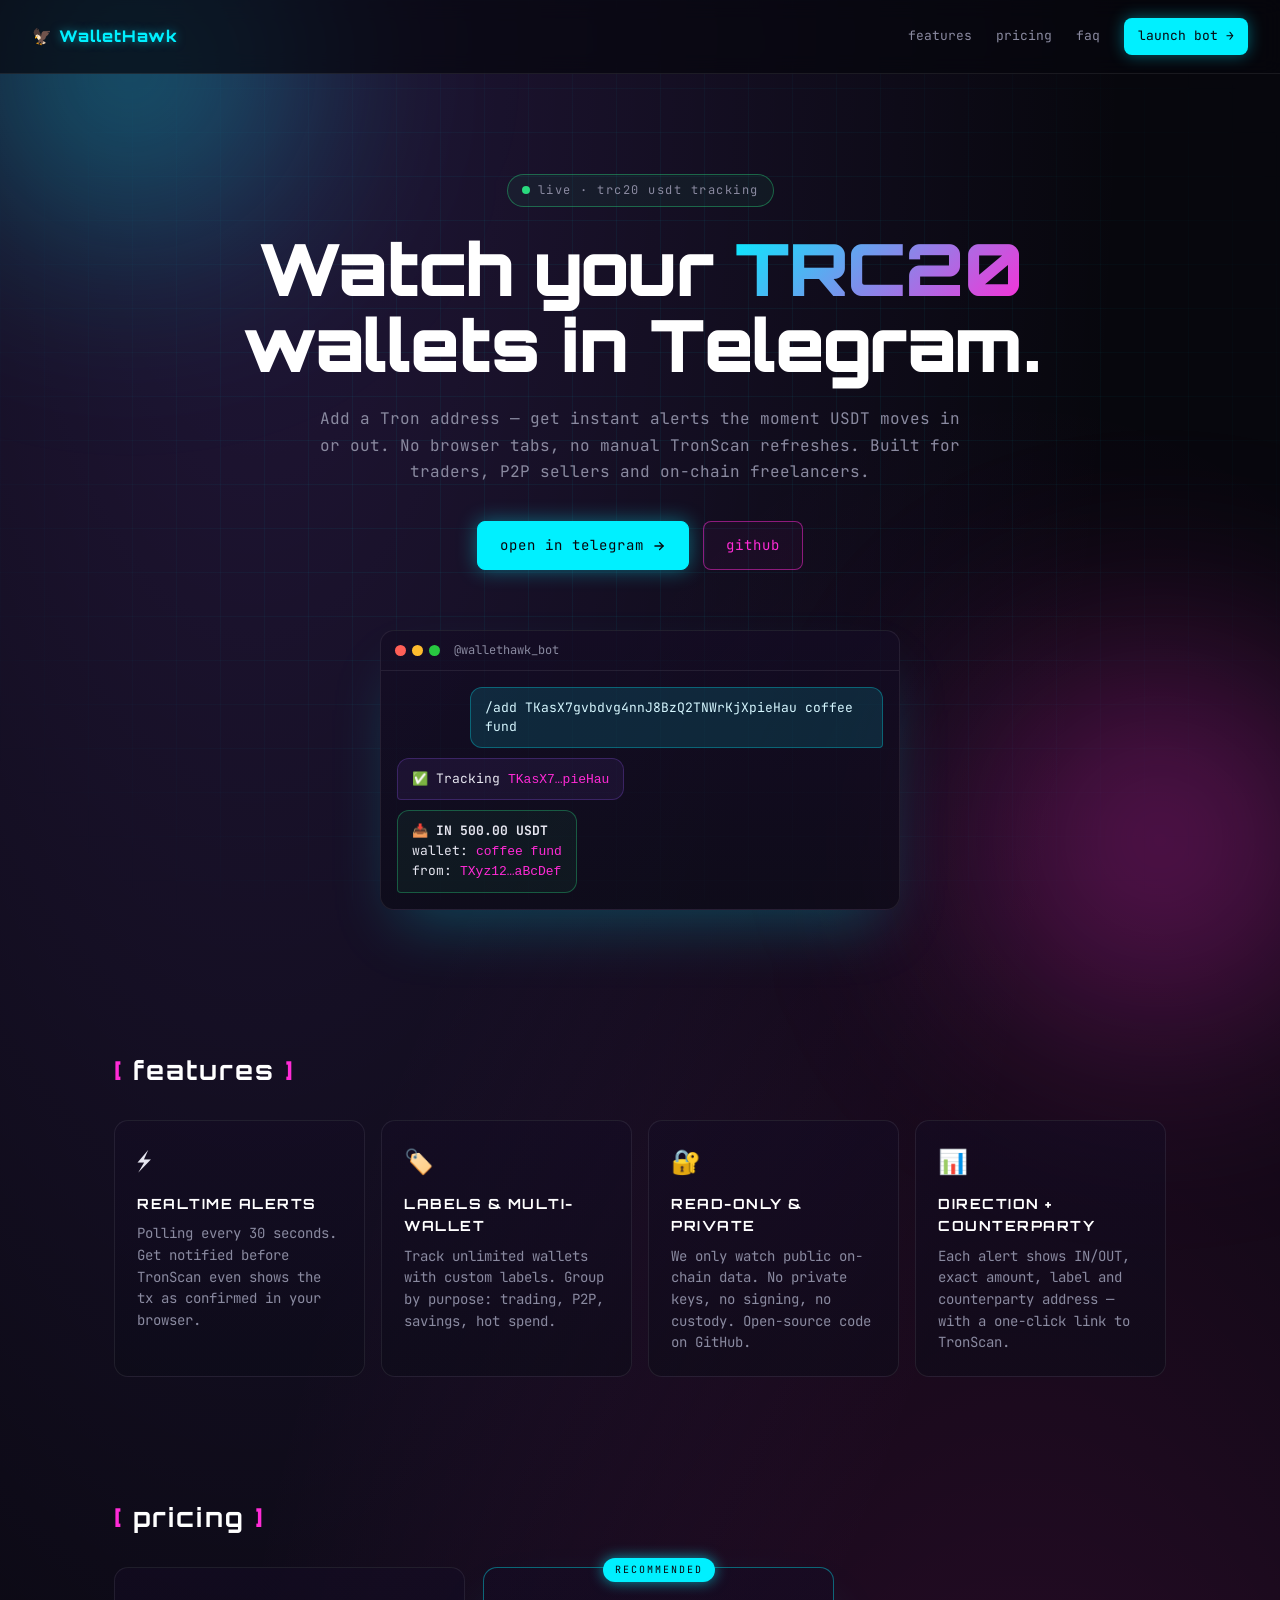
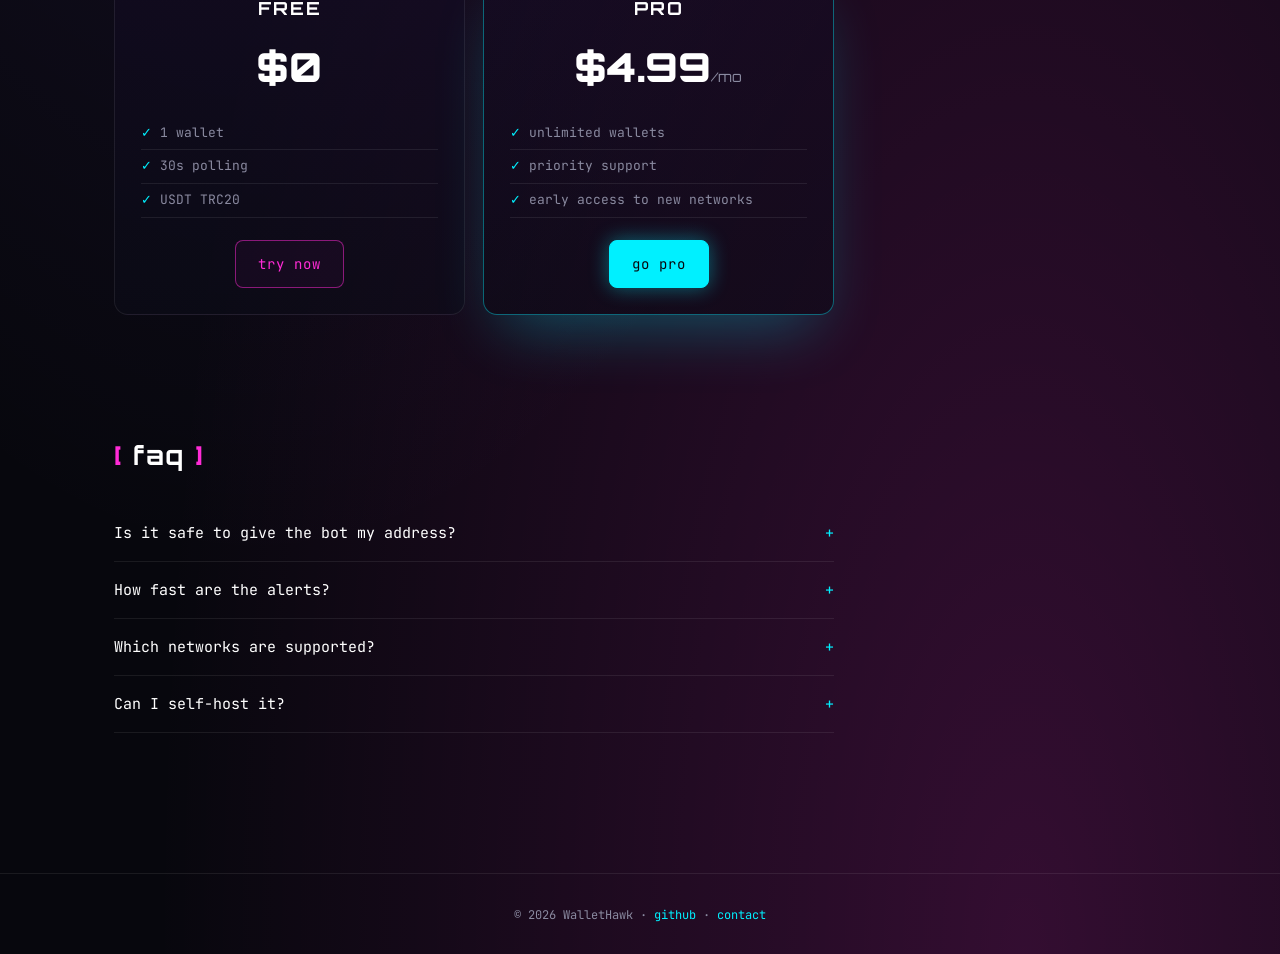
==== landing/index.html @ 985a4130 "feat: initial WalletHawk MVP — TRC20 USDT tracker bot for Telegram - .NET 9 solution with Domain / D" ====
<!DOCTYPE html>
<html lang="en">
<head>
    <meta charset="UTF-8" />
    <meta name="viewport" content="width=device-width, initial-scale=1.0" />
    <title>WalletHawk — TRC20 wallet tracker bot for Telegram</title>
    <meta name="description" content="WalletHawk watches your Tron (TRC20) wallets and pings you in Telegram the moment USDT moves in or out." />
    <link rel="preconnect" href="https://fonts.googleapis.com" />
    <link rel="preconnect" href="https://fonts.gstatic.com" crossorigin />
    <link href="https://fonts.googleapis.com/css2?family=Orbitron:wght@600;800;900&family=JetBrains+Mono:wght@400;500;600&display=swap" rel="stylesheet" />
    <link rel="stylesheet" href="styles.css" />
</head>
<body>
    <div class="bg-grid" aria-hidden="true"></div>
    <div class="bg-glow g1" aria-hidden="true"></div>
    <div class="bg-glow g2" aria-hidden="true"></div>

    <header class="nav">
        <a class="logo" href="#">🦅 <span>WalletHawk</span></a>
        <nav>
            <a href="#features">features</a>
            <a href="#pricing">pricing</a>
            <a href="#faq">faq</a>
            <a class="cta" href="https://t.me/wallethawk_bot" target="_blank" rel="noopener noreferrer">launch bot →</a>
        </nav>
    </header>

    <main>
        <section class="hero">
            <span class="status">
                <span class="dot"></span> live · TRC20 USDT tracking
            </span>
            <h1>Watch your <span class="grad">TRC20</span> wallets in&nbsp;Telegram.</h1>
            <p class="lead">
                Add a Tron address — get instant alerts the moment USDT moves in or out.
                No browser tabs, no manual TronScan refreshes. Built for traders, P2P sellers and on-chain freelancers.
            </p>
            <div class="hero-cta">
                <a class="btn primary" href="https://t.me/wallethawk_bot" target="_blank" rel="noopener noreferrer">
                    open in telegram
                    <svg viewBox="0 0 24 24" width="14" height="14" fill="none" stroke="currentColor" stroke-width="2.2" stroke-linecap="round" stroke-linejoin="round"><path d="M5 12h14"/><path d="m13 6 6 6-6 6"/></svg>
                </a>
                <a class="btn ghost" href="https://github.com/n1mfaq/wallethawk" target="_blank" rel="noopener noreferrer">github</a>
            </div>

            <div class="demo">
                <div class="demo-head">
                    <span class="d-dot r"></span><span class="d-dot y"></span><span class="d-dot g"></span>
                    <span class="d-title">@wallethawk_bot</span>
                </div>
                <div class="demo-body">
                    <div class="msg me">/add TKasX7gvbdvg4nnJ8BzQ2TNWrKjXpieHau coffee fund</div>
                    <div class="msg bot">✅ Tracking <code>TKasX7…pieHau</code></div>
                    <div class="msg bot alert">
                        <b>📥 IN  500.00 USDT</b><br>
                        wallet: <code>coffee fund</code><br>
                        from: <code>TXyz12…aBcDef</code>
                    </div>
                </div>
            </div>
        </section>

        <section id="features" class="section">
            <h2><span class="b">[</span> features <span class="b">]</span></h2>
            <div class="grid">
                <article class="card">
                    <div class="ico">⚡</div>
                    <h3>Realtime alerts</h3>
                    <p>Polling every 30 seconds. Get notified before TronScan even shows the tx as confirmed in your browser.</p>
                </article>
                <article class="card">
                    <div class="ico">🏷️</div>
                    <h3>Labels &amp; multi-wallet</h3>
                    <p>Track unlimited wallets with custom labels. Group by purpose: trading, P2P, savings, hot spend.</p>
                </article>
                <article class="card">
                    <div class="ico">🔐</div>
                    <h3>Read-only &amp; private</h3>
                    <p>We only watch public on-chain data. No private keys, no signing, no custody. Open-source code on GitHub.</p>
                </article>
                <article class="card">
                    <div class="ico">📊</div>
                    <h3>Direction + counterparty</h3>
                    <p>Each alert shows IN/OUT, exact amount, label and counterparty address — with a one-click link to TronScan.</p>
                </article>
            </div>
        </section>

        <section id="pricing" class="section">
            <h2><span class="b">[</span> pricing <span class="b">]</span></h2>
            <div class="plans">
                <article class="plan">
                    <h3>Free</h3>
                    <p class="price">$0</p>
                    <ul>
                        <li>1 wallet</li>
                        <li>30s polling</li>
                        <li>USDT TRC20</li>
                    </ul>
                    <a class="btn ghost" href="https://t.me/wallethawk_bot" target="_blank" rel="noopener noreferrer">try now</a>
                </article>
                <article class="plan featured">
                    <span class="badge">recommended</span>
                    <h3>Pro</h3>
                    <p class="price">$4.99<span>/mo</span></p>
                    <ul>
                        <li>unlimited wallets</li>
                        <li>priority support</li>
                        <li>early access to new networks</li>
                    </ul>
                    <a class="btn primary" href="https://t.me/cwiwi9" target="_blank" rel="noopener noreferrer">go pro</a>
                </article>
            </div>
        </section>

        <section id="faq" class="section">
            <h2><span class="b">[</span> faq <span class="b">]</span></h2>
            <div class="faq">
                <details>
                    <summary>Is it safe to give the bot my address?</summary>
                    <p>Yes — we only read public blockchain data via TronGrid. The bot never asks for keys, seeds or signatures. Source code is public on GitHub.</p>
                </details>
                <details>
                    <summary>How fast are the alerts?</summary>
                    <p>Polling runs every 30 seconds. In practice you'll see a notification within 30–60s of the on-chain confirmation.</p>
                </details>
                <details>
                    <summary>Which networks are supported?</summary>
                    <p>Right now: USDT on Tron (TRC20). BSC, Ethereum and BTC are on the roadmap.</p>
                </details>
                <details>
                    <summary>Can I self-host it?</summary>
                    <p>Yes — the project is MIT and ships with docker-compose. See the README on GitHub.</p>
                </details>
            </div>
        </section>
    </main>

    <footer>
        <p>© <span id="year"></span> WalletHawk · <a href="https://github.com/n1mfaq/wallethawk" target="_blank" rel="noopener noreferrer">github</a> · <a href="https://t.me/cwiwi9" target="_blank" rel="noopener noreferrer">contact</a></p>
    </footer>

    <script>
        document.getElementById('year').textContent = new Date().getFullYear();
    </script>
</body>
</html>
---- landing/styles.css ----
:root {
    --bg: #07070d;
    --bg-2: #0c0c18;
    --neon-cyan: #00f0ff;
    --neon-pink: #ff2bd6;
    --neon-purple: #9b5cff;
    --green: #29d97e;
    --text: #e6e6f0;
    --text-dim: #8a8aa0;
    --border: rgba(255, 255, 255, 0.08);
}

* { margin: 0; padding: 0; box-sizing: border-box; }
html { scroll-behavior: smooth; scroll-padding-top: 90px; overflow-x: clip; }
body {
    font-family: 'JetBrains Mono', ui-monospace, monospace;
    background:
        radial-gradient(ellipse at 20% 0%, rgba(155, 92, 255, 0.18), transparent 60%),
        radial-gradient(ellipse at 80% 100%, rgba(255, 43, 214, 0.18), transparent 60%),
        var(--bg);
    color: var(--text);
    line-height: 1.6;
    min-height: 100vh;
    position: relative;
    overflow-x: hidden;
}

.bg-grid {
    position: fixed; inset: 0; z-index: -1;
    background-image:
        linear-gradient(rgba(0, 240, 255, 0.05) 1px, transparent 1px),
        linear-gradient(90deg, rgba(0, 240, 255, 0.05) 1px, transparent 1px);
    background-size: 44px 44px;
    mask-image: radial-gradient(ellipse 80% 90% at center, black 30%, transparent 75%);
}

.bg-glow {
    position: fixed; z-index: -1;
    border-radius: 50%;
    filter: blur(100px);
    pointer-events: none;
}
.bg-glow.g1 { width: 460px; height: 460px; top: -160px; left: -100px;  background: radial-gradient(circle, rgba(0, 240, 255, 0.5), transparent 70%); }
.bg-glow.g2 { width: 520px; height: 520px; bottom: -200px; right: -140px; background: radial-gradient(circle, rgba(255, 43, 214, 0.45), transparent 70%); }

a { color: var(--neon-cyan); text-decoration: none; transition: color 0.2s; }
a:hover { color: var(--neon-pink); }

/* === NAV === */
.nav {
    position: sticky; top: 0; z-index: 10;
    display: flex; justify-content: space-between; align-items: center;
    padding: 18px 32px;
    background: rgba(7, 7, 13, 0.7);
    backdrop-filter: blur(10px);
    border-bottom: 1px solid var(--border);
}
.logo {
    font-family: 'Orbitron', sans-serif;
    font-weight: 800;
    font-size: 16px;
    letter-spacing: 1px;
    color: #fff;
}
.logo span { color: var(--neon-cyan); text-shadow: 0 0 10px rgba(0, 240, 255, 0.5); }
.nav nav { display: flex; gap: 24px; align-items: center; }
.nav nav a { font-size: 13px; color: var(--text-dim); text-transform: lowercase; }
.nav nav a.cta {
    color: var(--bg);
    background: var(--neon-cyan);
    padding: 8px 14px;
    border-radius: 8px;
    box-shadow: 0 0 16px rgba(0, 240, 255, 0.4);
    transition: all 0.2s;
}
.nav nav a.cta:hover { background: var(--neon-pink); box-shadow: 0 0 20px rgba(255, 43, 214, 0.5); color: var(--bg); }

/* === MAIN === */
main { max-width: 1100px; margin: 0 auto; padding: 40px 24px 80px; }

/* === HERO === */
.hero { padding: 60px 0 80px; text-align: center; }

.status {
    display: inline-flex;
    align-items: center;
    gap: 8px;
    padding: 6px 14px;
    border: 1px solid rgba(41, 217, 126, 0.4);
    border-radius: 999px;
    background: rgba(41, 217, 126, 0.06);
    color: var(--text-dim);
    font-size: 12px;
    letter-spacing: 1.5px;
    text-transform: lowercase;
    margin-bottom: 24px;
}

.dot {
    width: 8px; height: 8px; border-radius: 50%;
    background: var(--green);
    box-shadow: 0 0 0 0 rgba(41, 217, 126, 0.5);
    animation: pulse-dot 2s infinite;
}
@keyframes pulse-dot {
    0%, 100% { box-shadow: 0 0 0 0 rgba(41, 217, 126, 0.5); }
    70% { box-shadow: 0 0 0 8px rgba(41, 217, 126, 0); }
}

.hero h1 {
    font-family: 'Orbitron', sans-serif;
    font-weight: 900;
    font-size: clamp(36px, 6vw, 72px);
    line-height: 1.05;
    letter-spacing: -1px;
    margin-bottom: 24px;
    color: #fff;
}

.grad {
    background: linear-gradient(135deg, var(--neon-cyan) 0%, var(--neon-pink) 100%);
    -webkit-background-clip: text;
    background-clip: text;
    color: transparent;
}

.lead {
    max-width: 660px;
    margin: 0 auto 36px;
    color: var(--text-dim);
    font-size: 16px;
    line-height: 1.65;
}

.hero-cta {
    display: flex;
    gap: 14px;
    justify-content: center;
    flex-wrap: wrap;
    margin-bottom: 60px;
}

.btn {
    display: inline-flex;
    align-items: center;
    gap: 8px;
    padding: 12px 22px;
    border-radius: 8px;
    font-family: 'JetBrains Mono', monospace;
    font-size: 14px;
    text-transform: lowercase;
    letter-spacing: 1px;
    border: 1px solid;
    transition: all 0.2s;
    cursor: pointer;
}
.btn.primary {
    color: var(--bg);
    background: var(--neon-cyan);
    border-color: var(--neon-cyan);
    box-shadow: 0 0 20px rgba(0, 240, 255, 0.4);
}
.btn.primary:hover {
    background: var(--neon-pink); border-color: var(--neon-pink); color: var(--bg);
    box-shadow: 0 0 28px rgba(255, 43, 214, 0.55);
}
.btn.ghost {
    color: var(--neon-pink);
    border-color: rgba(255, 43, 214, 0.5);
    background: rgba(255, 43, 214, 0.04);
}
.btn.ghost:hover { color: #fff; background: rgba(255, 43, 214, 0.12); border-color: var(--neon-pink); }

/* Demo card */
.demo {
    max-width: 520px;
    margin: 40px auto 0;
    border: 1px solid var(--border);
    border-radius: 14px;
    background: linear-gradient(180deg, rgba(20, 12, 36, 0.7), rgba(12, 12, 24, 0.7));
    box-shadow: 0 30px 60px -20px rgba(0, 240, 255, 0.25);
    overflow: hidden;
    text-align: left;
}
.demo-head {
    display: flex;
    align-items: center;
    gap: 6px;
    padding: 10px 14px;
    border-bottom: 1px solid var(--border);
}
.d-dot { width: 11px; height: 11px; border-radius: 50%; }
.d-dot.r { background: #ff5f57; }
.d-dot.y { background: #febc2e; }
.d-dot.g { background: #28c840; }
.d-title { margin-left: 8px; font-size: 12px; color: var(--text-dim); }

.demo-body { padding: 16px; display: flex; flex-direction: column; gap: 10px; font-size: 13px; }
.msg {
    padding: 10px 14px;
    border-radius: 12px;
    max-width: 85%;
    line-height: 1.5;
}
.msg code { color: var(--neon-pink); }
.msg.me {
    align-self: flex-end;
    background: rgba(0, 240, 255, 0.12);
    border: 1px solid rgba(0, 240, 255, 0.3);
    color: #d6f7ff;
    border-bottom-right-radius: 4px;
}
.msg.bot {
    align-self: flex-start;
    background: rgba(155, 92, 255, 0.08);
    border: 1px solid rgba(155, 92, 255, 0.25);
    color: var(--text);
    border-bottom-left-radius: 4px;
}
.msg.bot.alert {
    background: rgba(41, 217, 126, 0.06);
    border-color: rgba(41, 217, 126, 0.35);
}

/* === SECTIONS === */
.section { padding: 60px 0; }
.section h2 {
    font-family: 'Orbitron', sans-serif;
    font-size: 26px;
    letter-spacing: 2px;
    color: #fff;
    margin-bottom: 28px;
}
.b { color: var(--neon-pink); }

.grid {
    display: grid;
    grid-template-columns: repeat(auto-fit, minmax(240px, 1fr));
    gap: 16px;
}

.card {
    padding: 22px;
    border: 1px solid var(--border);
    border-radius: 14px;
    background: linear-gradient(180deg, rgba(20, 12, 36, 0.55), rgba(12, 12, 24, 0.55));
    transition: transform 0.3s, border-color 0.3s, box-shadow 0.3s;
}
.card:hover {
    transform: translateY(-3px);
    border-color: rgba(0, 240, 255, 0.3);
    box-shadow: 0 16px 36px -16px rgba(0, 240, 255, 0.4);
}
.card .ico { font-size: 24px; margin-bottom: 12px; }
.card h3 {
    font-family: 'Orbitron', sans-serif;
    font-size: 14px;
    letter-spacing: 1.5px;
    text-transform: uppercase;
    color: #fff;
    margin-bottom: 8px;
}
.card p { color: var(--text-dim); font-size: 14px; line-height: 1.55; }

/* === PRICING === */
.plans {
    display: grid;
    grid-template-columns: repeat(auto-fit, minmax(240px, 1fr));
    gap: 18px;
    max-width: 720px;
}
.plan {
    position: relative;
    padding: 26px;
    border: 1px solid var(--border);
    border-radius: 14px;
    background: linear-gradient(180deg, rgba(20, 12, 36, 0.55), rgba(12, 12, 24, 0.55));
    text-align: center;
}
.plan.featured {
    border-color: rgba(0, 240, 255, 0.4);
    box-shadow: 0 30px 60px -20px rgba(0, 240, 255, 0.3);
}
.plan .badge {
    position: absolute;
    top: -10px;
    left: 50%;
    transform: translateX(-50%);
    padding: 4px 12px;
    font-size: 10px;
    letter-spacing: 2px;
    text-transform: uppercase;
    color: var(--bg);
    background: var(--neon-cyan);
    border-radius: 999px;
    box-shadow: 0 0 14px rgba(0, 240, 255, 0.6);
}
.plan h3 {
    font-family: 'Orbitron', sans-serif;
    font-size: 18px;
    letter-spacing: 2px;
    text-transform: uppercase;
    color: #fff;
    margin-bottom: 12px;
}
.price {
    font-family: 'Orbitron', sans-serif;
    font-size: 40px;
    font-weight: 900;
    color: #fff;
    margin-bottom: 18px;
}
.price span { font-size: 14px; color: var(--text-dim); font-weight: 400; }
.plan ul {
    list-style: none;
    margin-bottom: 22px;
    text-align: left;
}
.plan li {
    padding: 6px 0;
    border-bottom: 1px solid var(--border);
    color: var(--text-dim);
    font-size: 13px;
}
.plan li:before { content: '✓ '; color: var(--neon-cyan); }

/* === FAQ === */
.faq { max-width: 720px; }
.faq details {
    border-bottom: 1px solid var(--border);
    padding: 16px 0;
}
.faq summary {
    cursor: pointer;
    color: #fff;
    font-size: 15px;
    list-style: none;
    position: relative;
    padding-right: 24px;
}
.faq summary::-webkit-details-marker { display: none; }
.faq summary::after {
    content: '+';
    position: absolute;
    right: 0;
    top: 0;
    color: var(--neon-cyan);
    transition: transform 0.2s;
}
.faq details[open] summary::after { content: '−'; }
.faq p {
    margin-top: 10px;
    color: var(--text-dim);
    font-size: 14px;
    line-height: 1.6;
}

/* === FOOTER === */
footer {
    text-align: center;
    padding: 32px 16px;
    color: var(--text-dim);
    font-size: 12px;
    border-top: 1px solid var(--border);
}

@media (max-width: 600px) {
    .nav { padding: 14px 18px; }
    .nav nav { gap: 14px; }
    .nav nav a { font-size: 12px; }
    .nav nav a.cta { padding: 6px 10px; }
    main { padding: 24px 16px 60px; }
    .hero { padding: 30px 0 50px; }
    .section { padding: 40px 0; }
}
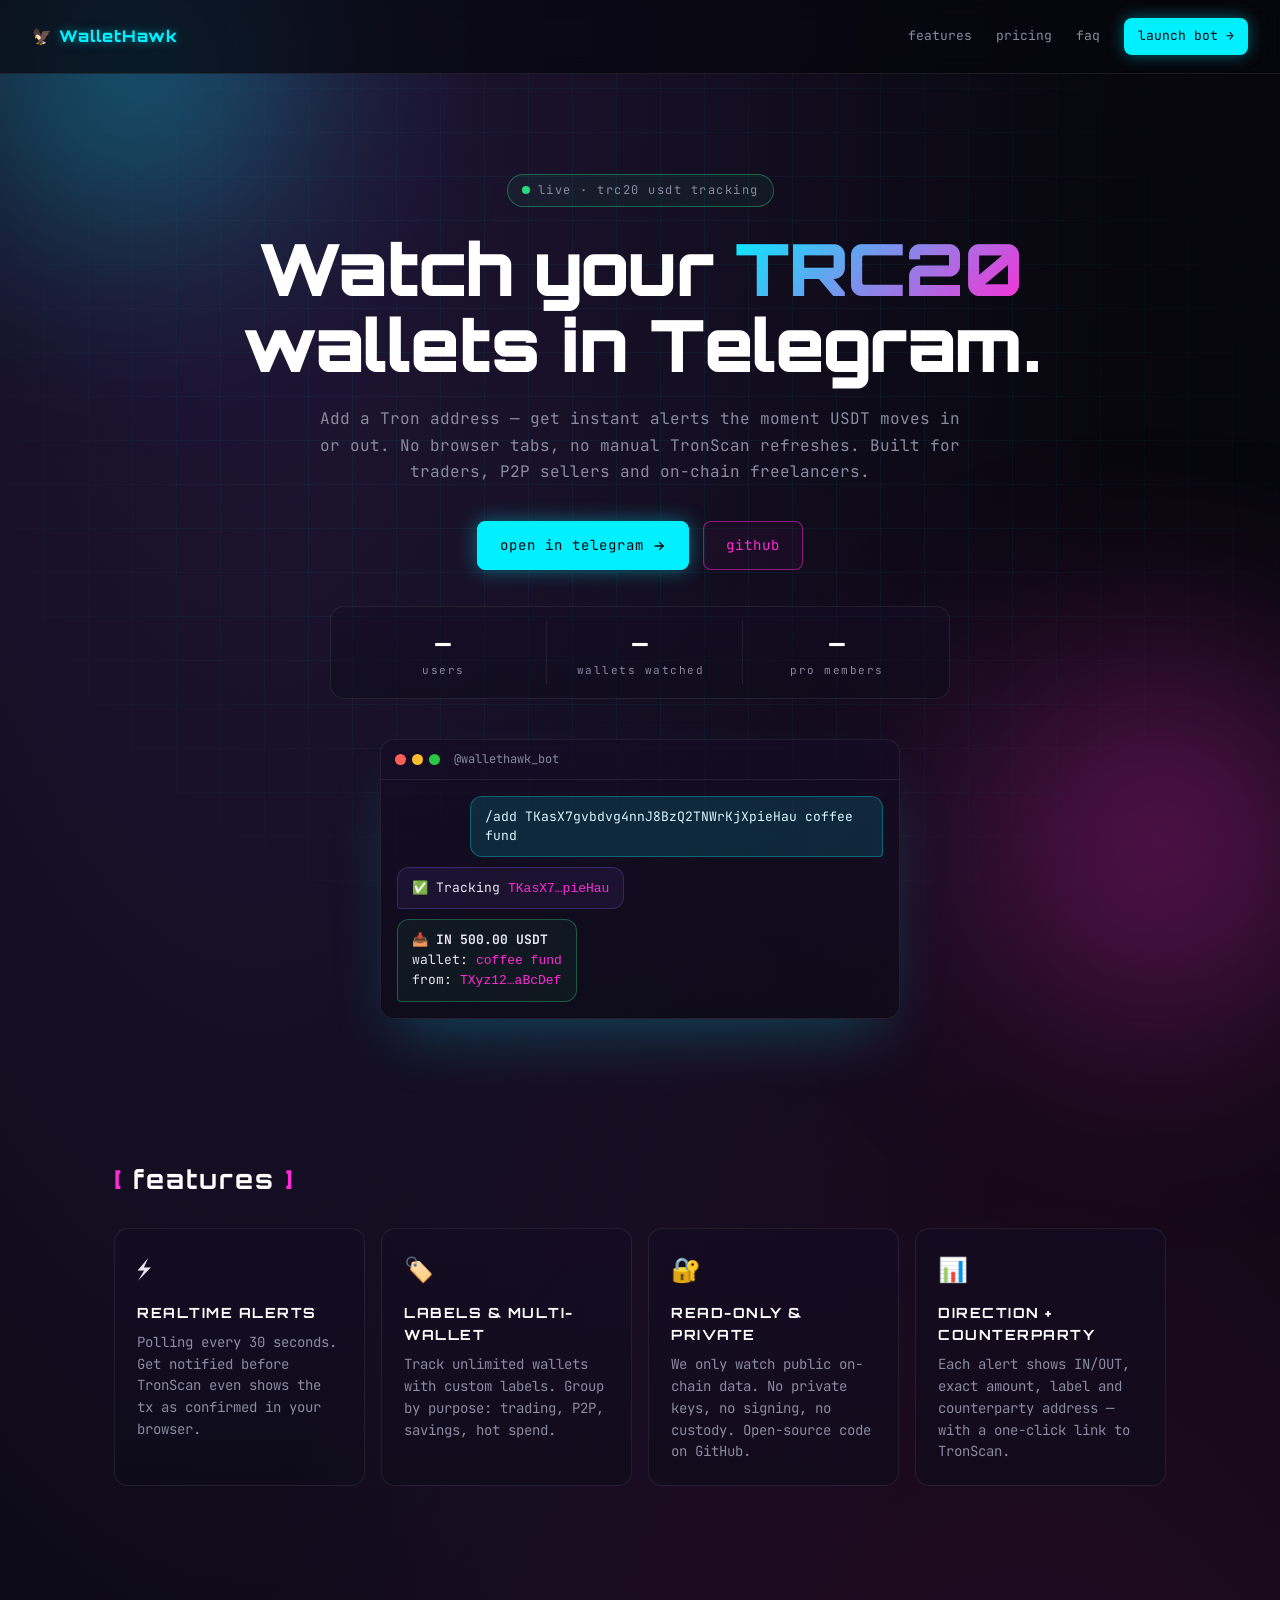
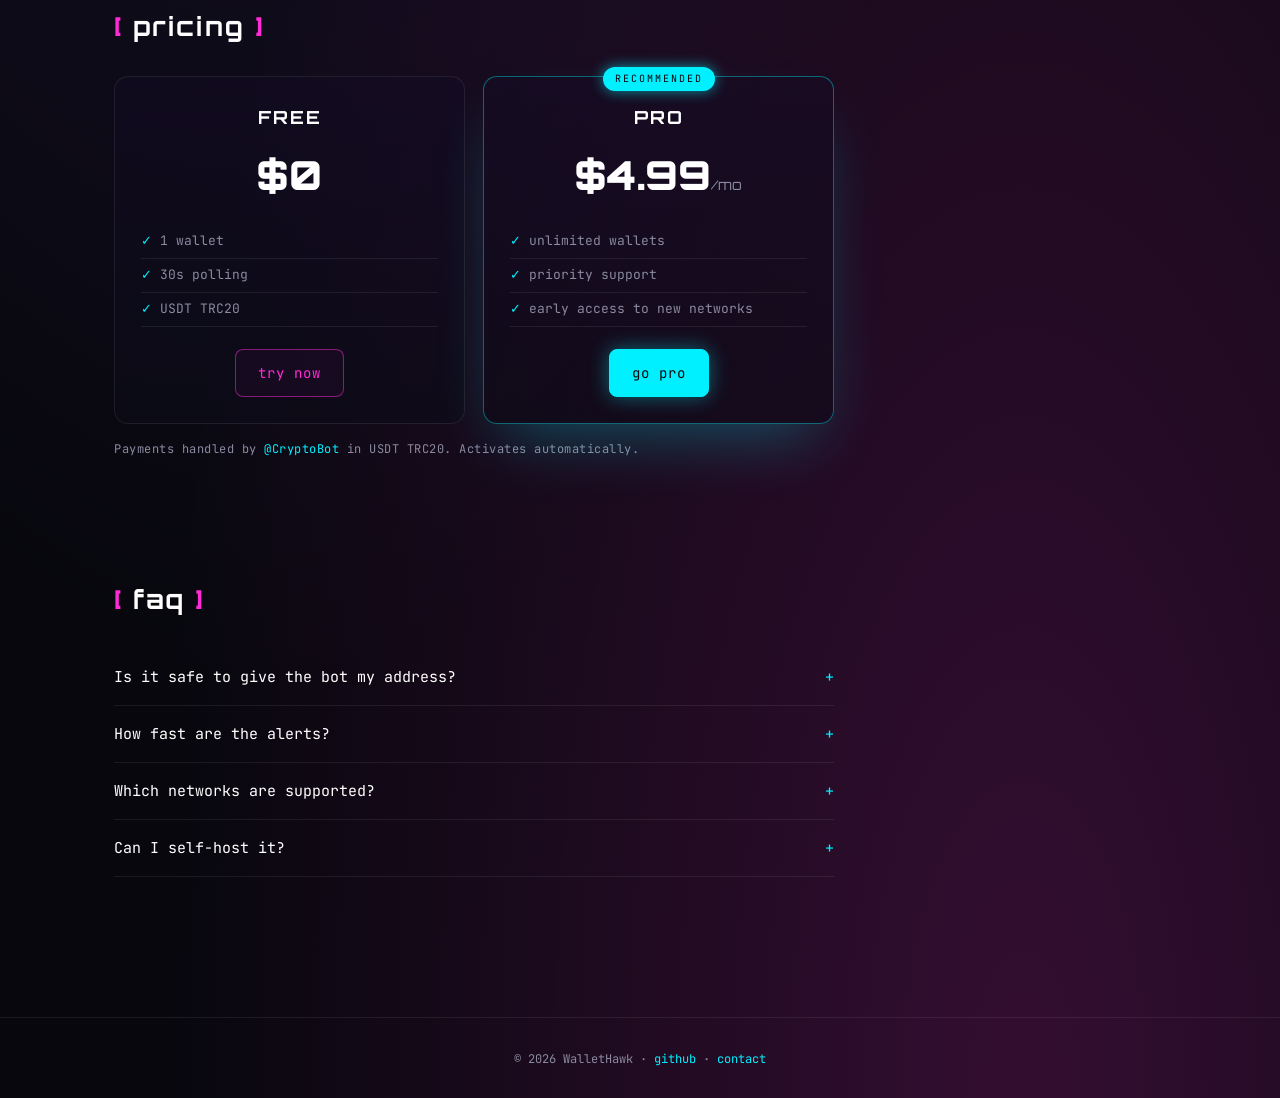
==== commit 92f0d926: "feat: live stats endpoint, landing polish, EF Relational fix - Bot: add public GET /stats with CORS," ====
--- a/landing/index.html
+++ b/landing/index.html
@@ -5,8 +5,21 @@
     <meta name="viewport" content="width=device-width, initial-scale=1.0" />
     <title>WalletHawk — TRC20 wallet tracker bot for Telegram</title>
     <meta name="description" content="WalletHawk watches your Tron (TRC20) wallets and pings you in Telegram the moment USDT moves in or out." />
+
+    <!-- Open Graph / social previews -->
+    <meta property="og:type" content="website" />
+    <meta property="og:title" content="WalletHawk — instant TRC20 wallet alerts in Telegram" />
+    <meta property="og:description" content="Add a Tron address — get pinged the second USDT moves in or out. Built for traders, P2P sellers and on-chain freelancers." />
+    <meta property="og:url" content="https://wallethawk.io" />
+    <meta property="og:site_name" content="WalletHawk" />
+    <meta name="twitter:card" content="summary_large_image" />
+    <meta name="twitter:title" content="WalletHawk — instant TRC20 wallet alerts in Telegram" />
+    <meta name="twitter:description" content="Add a Tron address — get pinged the second USDT moves in or out." />
+
+    <link rel="icon" href="data:image/svg+xml,%3Csvg xmlns='http://www.w3.org/2000/svg' viewBox='0 0 100 100'%3E%3Ctext y='80' font-size='80'%3E🦅%3C/text%3E%3C/svg%3E" />
     <link rel="preconnect" href="https://fonts.googleapis.com" />
     <link rel="preconnect" href="https://fonts.gstatic.com" crossorigin />
+    <link rel="preconnect" href="https://wallethawk-bot.fly.dev" />
     <link href="https://fonts.googleapis.com/css2?family=Orbitron:wght@600;800;900&family=JetBrains+Mono:wght@400;500;600&display=swap" rel="stylesheet" />
     <link rel="stylesheet" href="styles.css" />
 </head>
@@ -42,6 +55,12 @@
                 </a>
                 <a class="btn ghost" href="https://github.com/n1mfaq/wallethawk" target="_blank" rel="noopener noreferrer">github</a>
             </div>
+
+            <ul class="stats" id="stats" aria-label="live stats">
+                <li><b data-stat="users">—</b><span>users</span></li>
+                <li><b data-stat="wallets">—</b><span>wallets watched</span></li>
+                <li><b data-stat="pro">—</b><span>pro members</span></li>
+            </ul>
 
             <div class="demo">
                 <div class="demo-head">
@@ -108,9 +127,10 @@
                         <li>priority support</li>
                         <li>early access to new networks</li>
                     </ul>
-                    <a class="btn primary" href="https://t.me/cwiwi9" target="_blank" rel="noopener noreferrer">go pro</a>
+                    <a class="btn primary" href="https://t.me/wallethawk_bot?start=upgrade" target="_blank" rel="noopener noreferrer">go pro</a>
                 </article>
             </div>
+            <p class="plans-note">Payments handled by <a href="https://t.me/CryptoBot" target="_blank" rel="noopener noreferrer">@CryptoBot</a> in USDT TRC20. Activates automatically.</p>
         </section>
 
         <section id="faq" class="section">
@@ -142,6 +162,22 @@
 
     <script>
         document.getElementById('year').textContent = new Date().getFullYear();
+
+        // Live stats from the bot's public endpoint.
+        (async () => {
+            try {
+                const r = await fetch('https://wallethawk-bot.fly.dev/stats', { cache: 'no-store' });
+                if (!r.ok) return;
+                const s = await r.json();
+                const set = (k, v) => {
+                    const el = document.querySelector(`[data-stat="${k}"]`);
+                    if (el) el.textContent = new Intl.NumberFormat('en-US').format(v);
+                };
+                set('users', s.users);
+                set('wallets', s.wallets);
+                set('pro', s.pro);
+            } catch { /* offline — keep dashes */ }
+        })();
     </script>
 </body>
 </html>
--- a/landing/styles.css
+++ b/landing/styles.css
@@ -137,7 +137,47 @@
     gap: 14px;
     justify-content: center;
     flex-wrap: wrap;
-    margin-bottom: 60px;
+    margin-bottom: 36px;
+}
+
+/* === LIVE STATS (hero) === */
+.stats {
+    list-style: none;
+    display: flex;
+    justify-content: center;
+    flex-wrap: wrap;
+    gap: 8px;
+    margin: 0 auto 28px;
+    padding: 14px 18px;
+    max-width: 620px;
+    border: 1px solid var(--border);
+    border-radius: 14px;
+    background: linear-gradient(180deg, rgba(20, 12, 36, 0.5), rgba(12, 12, 24, 0.5));
+}
+.stats li {
+    flex: 1 1 130px;
+    display: flex;
+    flex-direction: column;
+    align-items: center;
+    gap: 2px;
+    padding: 4px 10px;
+}
+.stats li + li { border-left: 1px solid var(--border); }
+.stats b {
+    font-family: 'Orbitron', sans-serif;
+    font-size: 22px;
+    font-weight: 800;
+    color: #fff;
+    letter-spacing: 1px;
+}
+.stats span {
+    font-size: 11px;
+    color: var(--text-dim);
+    text-transform: lowercase;
+    letter-spacing: 1.5px;
+}
+@media (max-width: 480px) {
+    .stats li + li { border-left: none; border-top: 1px solid var(--border); }
 }
 
 .btn {
@@ -324,6 +364,14 @@
 }
 .plan li:before { content: '✓ '; color: var(--neon-cyan); }
 
+.plans-note {
+    margin-top: 16px;
+    color: var(--text-dim);
+    font-size: 12px;
+    letter-spacing: 0.5px;
+}
+.plans-note a { color: var(--neon-cyan); }
+
 /* === FAQ === */
 .faq { max-width: 720px; }
 .faq details {
